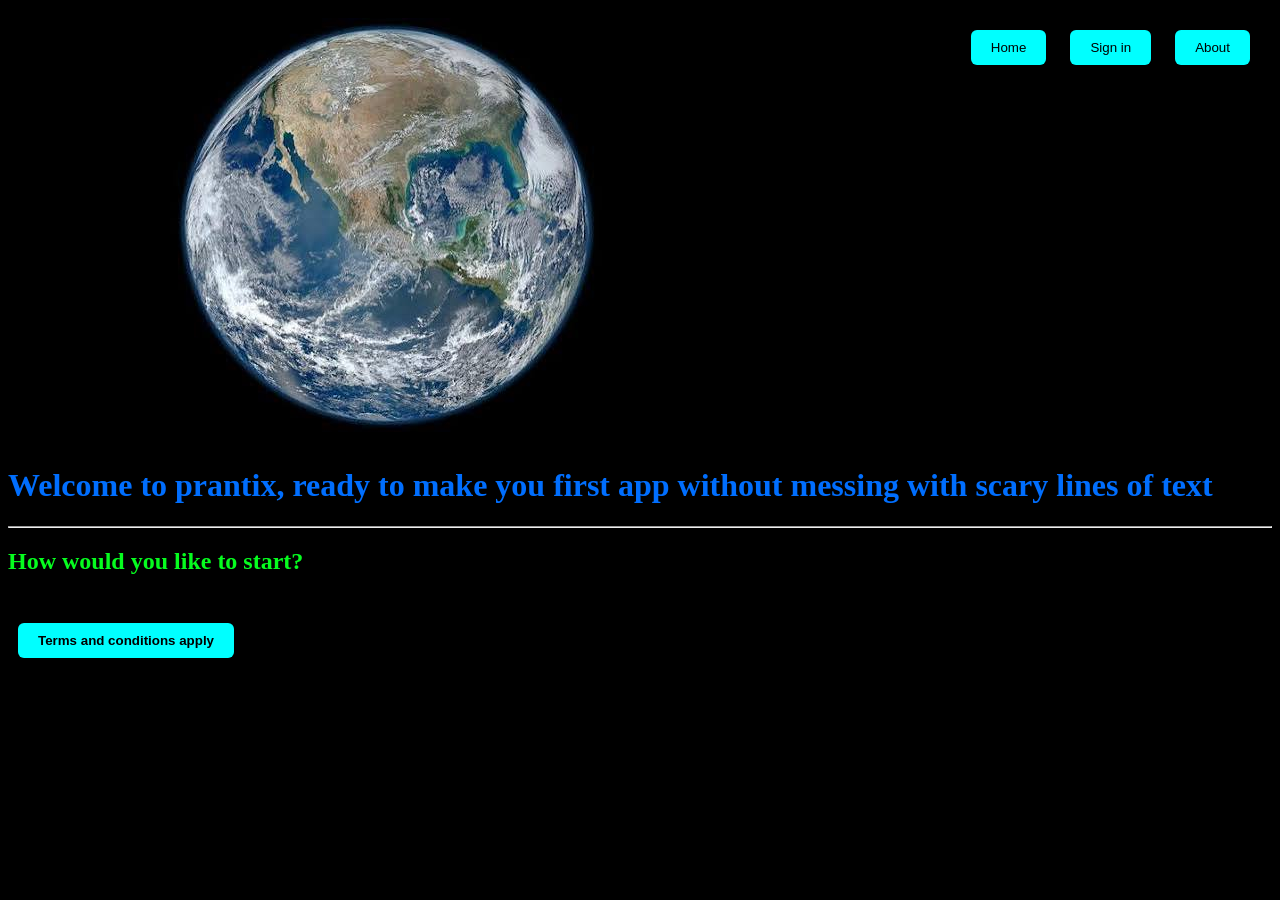
==== index.html @ 0395f702 "Add files via upload" ====
<!DOCTYPE html>
<html>
<head>
    
    <title>prantix</title>
</head>
<link rel="stylesheet" href="index.css">
<body >
  <a href="https://en.wikipedia.org/wiki/Earth" target="_blank" title="Want to know about the earth?">  
<img src="images.jfif" hieght = 400>
  </a>
    <h1>Welcome to prantix, ready to make you first app without messing with scary lines of text </h1>
    <hr>
    <h2>How would you like to start?</h2>
    <br>


    <nav>
        <a href="Home.html" target="_blank" title="Just do it">
        <button class="btn">Home</button> 
     </a>

     <a href="Sign in.html" target="_blank" title="Do it">
        <button class="btn">Sign in</button> 
     </a>

     <a href="About.html" target="_blank" title="Make your dreams come true just do it">
         <button class="btn">About</button>  
     </a>
    </nav>
    

    <a href="T&C.html" title="Terms and conditions" target="_blank">
        <button class="btn"><b>Terms and conditions apply</b></button>
    </a> 
</body>
</html>
---- index.css ----
body {
background-color: black;
}
h1 {
    color: rgb(0, 110, 254);
    text-align: justify;
}
h2 {
    color: rgb(6, 253, 31);
    text-align: justify;
    
}
a {
    
    display: inline-block;
    margin: 10px;
    color: red;
    text-decoration: none;
     font-family:"Inter", sans-serif;
}
button {
    background-color: aqua;
}
table {
    margin-top: 50px;
     font-family:"Inter", sans-serif;
}
nav {
    position: absolute;
    top: 20px;
    right: 20px;
}

nav a {
    margin-left: 10px;
}

.btn {
    background-color: aqua;
    padding: 10px 20px;
    border: none;
    border-radius: 6px;
    cursor: pointer;
}

.btn:hover {
    background-color: deepskyblue;
}
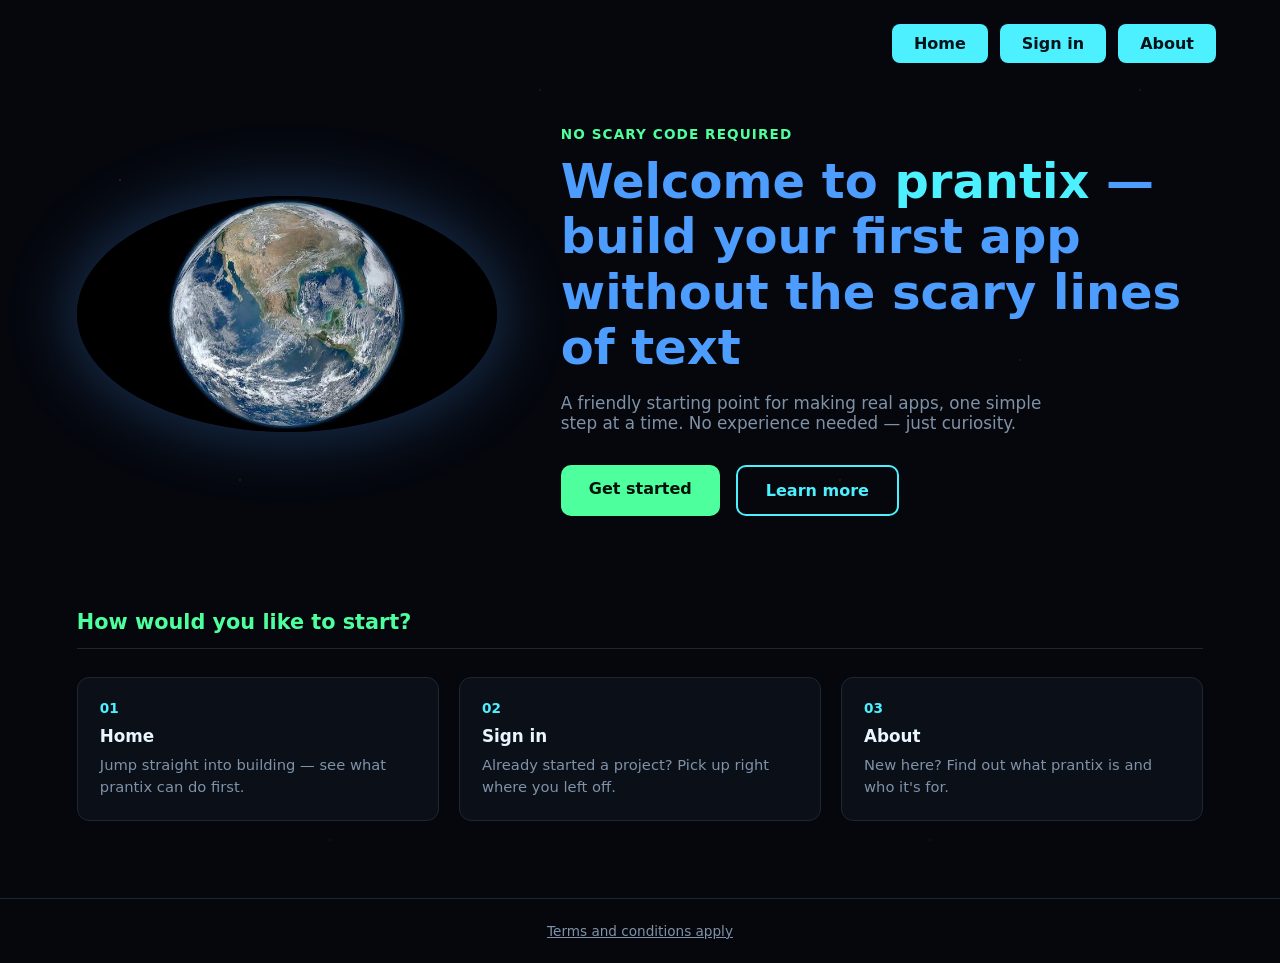
==== commit 15299e75: "Refactor index.html with improved structure and styles Updated the HTML structure, added meta tags, " ====
--- a/index.html
+++ b/index.html
@@ -1,37 +1,291 @@
 <!DOCTYPE html>
-<html>
+<html lang="en">
 <head>
+<meta charset="UTF-8">
+<meta name="viewport" content="width=device-width, initial-scale=1.0">
+<title>prantix — build your first app</title>
+<style>
+  :root {
+    --bg: #05070d;
+    --bg-panel: #0b0f18;
+    --cyan: #4df0ff;
+    --blue: #4d9dff;
+    --green: #4dff9d;
+    --text: #eaf6ff;
+    --muted: #7f92a8;
+  }
+
+  * { box-sizing: border-box; }
+
+  body {
+    margin: 0;
+    background: var(--bg);
+    color: var(--text);
+    font-family: "Segoe UI", system-ui, sans-serif;
+    overflow-x: hidden;
+  }
+
+  /* subtle starfield backdrop */
+  body::before {
+    content: "";
+    position: fixed;
+    inset: 0;
+    background-image:
+      radial-gradient(1px 1px at 20% 30%, #ffffff55, transparent),
+      radial-gradient(1px 1px at 70% 60%, #ffffff33, transparent),
+      radial-gradient(1px 1px at 40% 80%, #ffffff44, transparent),
+      radial-gradient(1px 1px at 90% 15%, #ffffff33, transparent),
+      radial-gradient(1px 1px at 55% 40%, #ffffff22, transparent);
+    background-size: 600px 600px;
+    z-index: 0;
+    pointer-events: none;
+  }
+
+  nav {
+    position: relative;
+    z-index: 2;
+    display: flex;
+    justify-content: flex-end;
+    gap: 12px;
+    padding: 24px 5vw;
+  }
+
+  nav a {
+    text-decoration: none;
+    color: #04121a;
+    background: var(--cyan);
+    font-weight: 600;
+    padding: 10px 22px;
+    border-radius: 8px;
+    transition: transform 0.15s ease, box-shadow 0.15s ease;
+    box-shadow: 0 0 0 rgba(77, 240, 255, 0);
+  }
+
+  nav a:hover, nav a:focus-visible {
+    transform: translateY(-2px);
+    box-shadow: 0 6px 18px rgba(77, 240, 255, 0.35);
+    outline: none;
+  }
+
+  nav a:focus-visible {
+    outline: 2px solid var(--green);
+    outline-offset: 2px;
+  }
+
+  header.hero {
+    position: relative;
+    z-index: 1;
+    display: flex;
+    align-items: center;
+    gap: 5vw;
+    padding: 2vw 6vw 4vw;
+    flex-wrap: wrap;
+  }
+
+  .earth {
+    width: min(38vw, 420px);
+    min-width: 240px;
+    border-radius: 50%;
+    box-shadow: 0 0 60px 10px rgba(77, 157, 255, 0.25);
+    animation: spin 90s linear infinite;
+  }
+
+  @media (prefers-reduced-motion: reduce) {
+    .earth { animation: none; }
+  }
+
+  @keyframes spin {
+    from { background-position: 0 0; }
+  }
+
+  .hero-text {
+    flex: 1;
+    min-width: 280px;
+  }
+
+  .eyebrow {
+    color: var(--green);
+    font-weight: 700;
+    letter-spacing: 0.08em;
+    text-transform: uppercase;
+    font-size: 0.85rem;
+    margin-bottom: 12px;
+  }
+
+  h1 {
+    font-size: clamp(1.8rem, 4vw, 3rem);
+    line-height: 1.15;
+    margin: 0 0 18px;
+    color: var(--blue);
+  }
+
+  h1 span {
+    color: var(--cyan);
+  }
+
+  .sub {
+    color: var(--muted);
+    font-size: 1.05rem;
+    max-width: 46ch;
+    margin-bottom: 32px;
+  }
+
+  .cta-row {
+    display: flex;
+    gap: 16px;
+    flex-wrap: wrap;
+  }
+
+  .cta-row a {
+    text-decoration: none;
+    font-weight: 700;
+    padding: 14px 28px;
+    border-radius: 10px;
+    font-size: 1rem;
+    transition: transform 0.15s ease, box-shadow 0.15s ease;
+  }
+
+  .cta-primary {
+    background: var(--green);
+    color: #04120a;
+  }
+
+  .cta-primary:hover, .cta-primary:focus-visible {
+    transform: translateY(-2px);
+    box-shadow: 0 6px 18px rgba(77, 255, 157, 0.35);
+  }
+
+  .cta-secondary {
+    background: transparent;
+    color: var(--cyan);
+    border: 2px solid var(--cyan);
+  }
+
+  .cta-secondary:hover, .cta-secondary:focus-visible {
+    transform: translateY(-2px);
+    box-shadow: 0 6px 18px rgba(77, 240, 255, 0.25);
+  }
+
+  a:focus-visible {
+    outline: 2px solid var(--green);
+    outline-offset: 2px;
+  }
+
+  section.steps {
+    position: relative;
+    z-index: 1;
+    padding: 2vw 6vw 6vw;
+  }
+
+  section.steps h2 {
+    color: var(--green);
+    font-size: 1.3rem;
+    border-bottom: 1px solid #1c2733;
+    padding-bottom: 14px;
+    margin-bottom: 28px;
+  }
+
+  .step-grid {
+    display: grid;
+    grid-template-columns: repeat(auto-fit, minmax(220px, 1fr));
+    gap: 20px;
+  }
+
+  .step-card {
+    background: var(--bg-panel);
+    border: 1px solid #1c2733;
+    border-radius: 12px;
+    padding: 22px;
+    transition: border-color 0.2s ease;
+  }
+
+  .step-card:hover {
+    border-color: var(--cyan);
+  }
+
+  .step-card .num {
+    color: var(--cyan);
+    font-weight: 800;
+    font-size: 0.85rem;
+    margin-bottom: 10px;
+    display: block;
+  }
+
+  .step-card h3 {
+    margin: 0 0 8px;
+    font-size: 1.05rem;
+    color: var(--text);
+  }
+
+  .step-card p {
+    margin: 0;
+    color: var(--muted);
+    font-size: 0.92rem;
+    line-height: 1.5;
+  }
+
+  footer {
+    position: relative;
+    z-index: 1;
+    text-align: center;
+    padding: 24px;
+    color: var(--muted);
+    font-size: 0.85rem;
+    border-top: 1px solid #1c2733;
+  }
+
+  footer a {
+    color: var(--muted);
+  }
+</style>
+</head>
+<body>
+
+  <nav>
+    <a href="Home.html">Home</a>
+    <a href="sign-in.html">Sign in</a>
+    <a href="About.html">About</a>
+  </nav>
+
+  <header class="hero">
+    <img class="earth" src="images.jfif" alt="Illustration of Earth from space">
+    <div class="hero-text">
+      <p class="eyebrow">no scary code required</p>
+      <h1>Welcome to <span>prantix</span> — build your first app without the scary lines of text</h1>
+      <p class="sub">A friendly starting point for making real apps, one simple step at a time. No experience needed — just curiosity.</p>
+      <div class="cta-row">
+        <a class="cta-primary" href="Home.html">Get started</a>
+        <a class="cta-secondary" href="About.html">Learn more</a>
+      </div>
+    </div>
+  </header>
+
+  <section class="steps">
+    <h2>How would you like to start?</h2>
+    <div class="step-grid">
+      <div class="step-card">
+        <span class="num">01</span>
+        <h3>Home</h3>
+        <p>Jump straight into building — see what prantix can do first.</p>
+      </div>
+      <div class="step-card">
+        <span class="num">02</span>
+        <h3>Sign in</h3>
+        <p>Already started a project? Pick up right where you left off.</p>
+      </div>
+      <div class="step-card">
+        <span class="num">03</span>
+        <h3>About</h3>
+        <p>New here? Find out what prantix is and who it's for.</p>
+      </div>
+    </div>
+  </section>
+
+  <footer>
+    <a href="T&amp;C.html">Terms and conditions apply</a>
+  </footer>
+
+</body>
+</html>
+
     
-    <title>prantix</title>
-</head>
-<link rel="stylesheet" href="index.css">
-<body >
-  <a href="https://en.wikipedia.org/wiki/Earth" target="_blank" title="Want to know about the earth?">  
-<img src="images.jfif" hieght = 400>
-  </a>
-    <h1>Welcome to prantix, ready to make you first app without messing with scary lines of text </h1>
-    <hr>
-    <h2>How would you like to start?</h2>
-    <br>
-
-
-    <nav>
-        <a href="Home.html" target="_blank" title="Just do it">
-        <button class="btn">Home</button> 
-     </a>
-
-     <a href="Sign in.html" target="_blank" title="Do it">
-        <button class="btn">Sign in</button> 
-     </a>
-
-     <a href="About.html" target="_blank" title="Make your dreams come true just do it">
-         <button class="btn">About</button>  
-     </a>
-    </nav>
-    
-
-    <a href="T&C.html" title="Terms and conditions" target="_blank">
-        <button class="btn"><b>Terms and conditions apply</b></button>
-    </a> 
-</body>
-</html>
